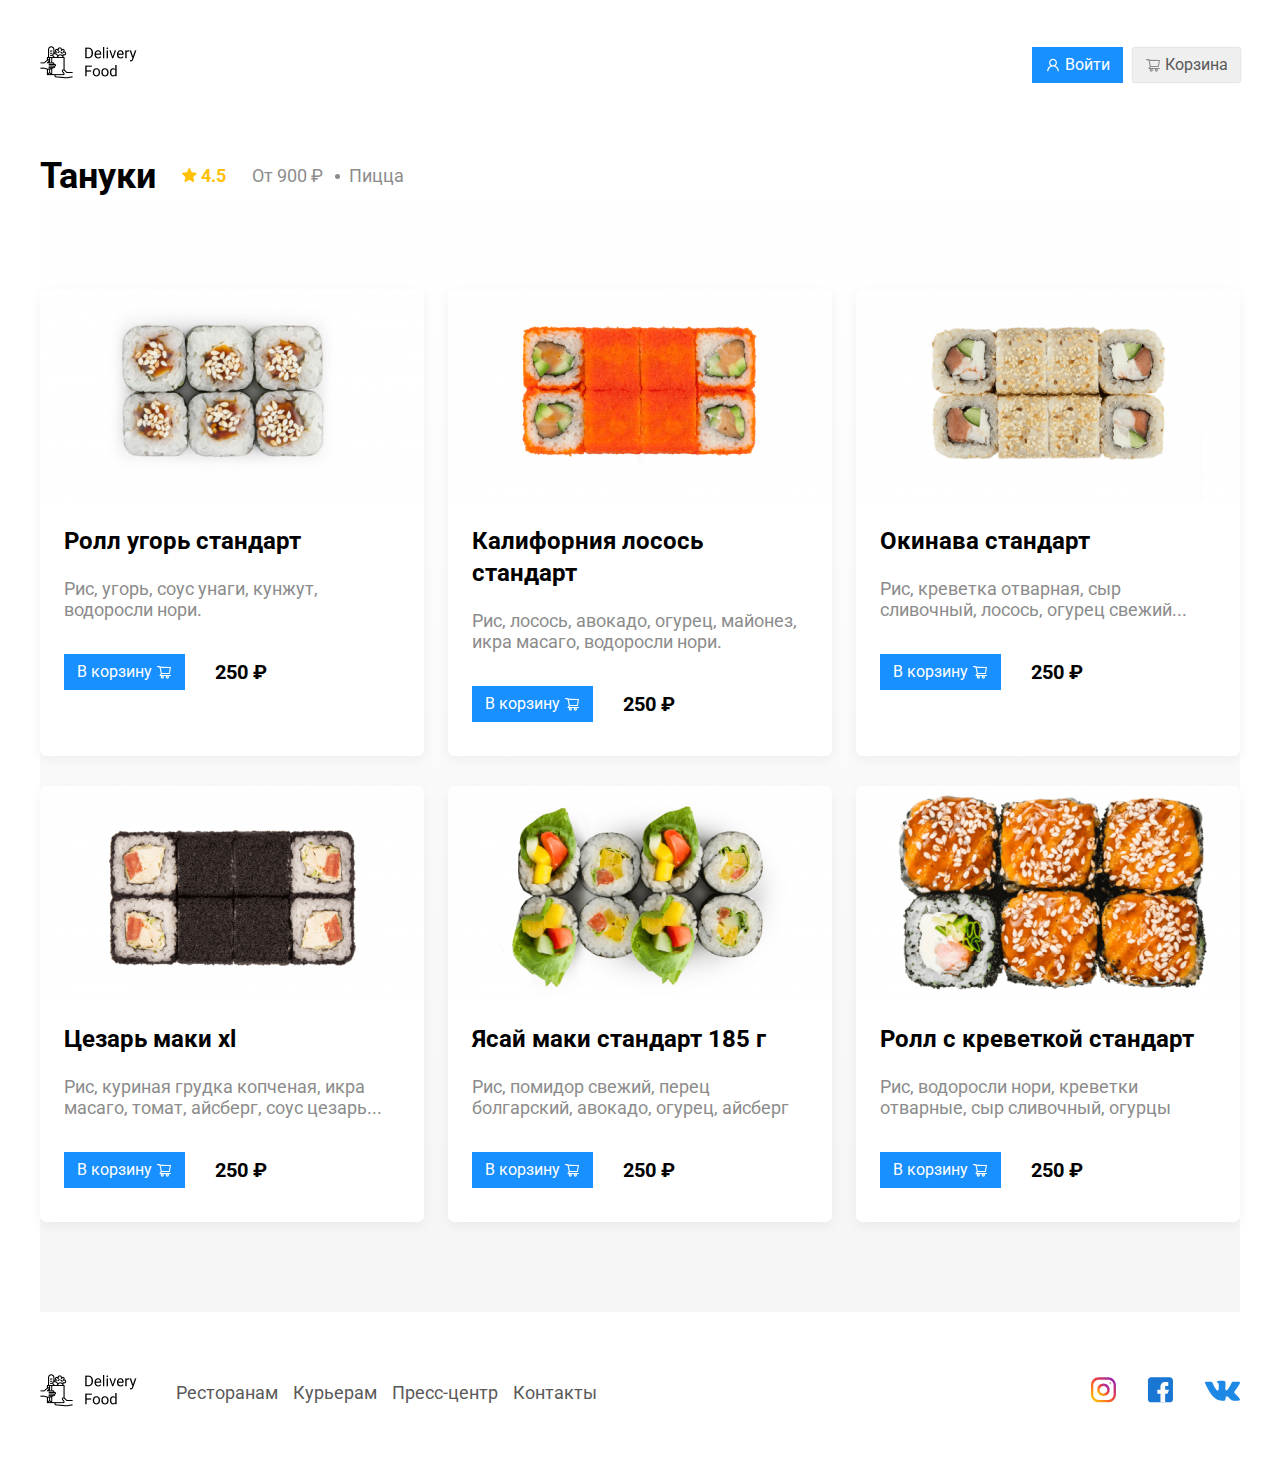
==== goods.html @ 519b0795 "thirs day" ====
<!DOCTYPE html>
<html lang="en">
<head>
  <meta charset="UTF-8">
  <meta name="viewport" content="width=device-width, initial-scale=1.0">
  <link rel="icon" href="./favicon.ico" type="image/x-icon" />
  <link href="https://fonts.googleapis.com/css?family=Roboto:400,700&display=swap&subset=cyrillic" rel="stylesheet"/>
  <script src="/js/main.js" defer></script>
  <link rel="stylesheet" href="css/style.css">
  <title>Delivery-foods</title>
</head>
<body>
<div class="container">
<!-- #region header-->
<header class="header">
  <div class="header-box">
    <a href="./index.html"><img src="img/logo.png" alt="Logotype" class="logo"></a>
    <div class="button-group">
      <button class="button button-main">
        <img src="img/icon-signin.svg" alt="Human icon">
        <span class="button-text">Войти</span>
      </button>
      <button class="button button-basket">
        <img src="img/icon-basket.svg" alt="Busket icon">
        <span class="button-text">Корзина</span>
      </button>
    </div>
  </div>
</header>
<!-- #endregion -->
<!-- #region main -->
<main class="main">
  <section class="products">
    <div class="products-card__description-row--head">
      <h4 class="products-card__description--title goods-title">Тануки</h4>
      <div class="products-card__description-info--raiting">
        <img src="img/star.svg" alt="star">
        4.5
      </div>
      <div class="products-card__description-info--price">
        От 900 ₽
      </div>
      <div class="products-card__description-info--group">
        Пицца 
      </div>
    </div>
    <div class="products-card__description-row">
      
    <div class="products-wrapper">
      <div class="products-card">
        <div class="products-card__image">
          <img src="/img/goods/food1.jpg" alt="food1">
        </div>
        <div class="products-card__description">
          <div class="products-card__description-row">
            <h5 class="products-card__description--name">Ролл угорь стандарт</h5>
          </div>
          <div class="products-card__description-row">
            <p class="products-card__description--text">
              Рис, угорь, соус унаги, кунжут, водоросли нори.
            </p>
          </div>
          <div class="products-card__description-row">
            <div class="products-card__description-controls">
              <button class="button button-main">
                <span class="button-text">В корзину</span>
                <svg width="16" height="24" viewBox="0 0 16 24" fill="none" xmlns="http://www.w3.org/2000/svg">
                  <path d="M14.4202 14.9672H5.11549L5.58268 14.0156L13.3452 14.0016C13.6077 14.0016 13.8327 13.8141 13.8796 13.5547L14.9546 7.5375C14.9827 7.37969 14.9405 7.21719 14.8374 7.09375C14.7864 7.033 14.7228 6.98407 14.6511 6.95034C14.5793 6.91661 14.501 6.8989 14.4217 6.89844L4.54674 6.86562L4.46237 6.46875C4.40924 6.21562 4.18112 6.03125 3.92174 6.03125H1.50768C1.36139 6.03125 1.2211 6.08936 1.11766 6.1928C1.01423 6.29624 0.956116 6.43653 0.956116 6.58281C0.956116 6.7291 1.01423 6.86939 1.11766 6.97283C1.2211 7.07626 1.36139 7.13438 1.50768 7.13438H3.47487L3.84362 8.8875L4.75143 13.2828L3.58268 15.1906C3.52198 15.2725 3.48543 15.3698 3.47714 15.4714C3.46886 15.573 3.48918 15.675 3.5358 15.7656C3.62955 15.9516 3.81862 16.0688 4.02799 16.0688H5.00924C4.80005 16.3466 4.68706 16.685 4.68737 17.0328C4.68737 17.9172 5.40612 18.6359 6.29049 18.6359C7.17487 18.6359 7.89362 17.9172 7.89362 17.0328C7.89362 16.6844 7.77799 16.3453 7.57174 16.0688H10.0889C9.87974 16.3466 9.76675 16.685 9.76705 17.0328C9.76705 17.9172 10.4858 18.6359 11.3702 18.6359C12.2546 18.6359 12.9733 17.9172 12.9733 17.0328C12.9733 16.6844 12.8577 16.3453 12.6514 16.0688H14.4217C14.7249 16.0688 14.9733 15.8219 14.9733 15.5172C14.9724 15.3711 14.9137 15.2312 14.8101 15.1282C14.7065 15.0251 14.5663 14.9673 14.4202 14.9672V14.9672ZM4.77643 7.95312L13.7733 7.98281L12.8921 12.9172L5.82487 12.9297L4.77643 7.95312ZM6.29049 17.5266C6.01862 17.5266 5.79674 17.3047 5.79674 17.0328C5.79674 16.7609 6.01862 16.5391 6.29049 16.5391C6.56237 16.5391 6.78424 16.7609 6.78424 17.0328C6.78424 17.1638 6.73222 17.2894 6.63962 17.3819C6.54703 17.4745 6.42144 17.5266 6.29049 17.5266V17.5266ZM11.3702 17.5266C11.0983 17.5266 10.8764 17.3047 10.8764 17.0328C10.8764 16.7609 11.0983 16.5391 11.3702 16.5391C11.6421 16.5391 11.8639 16.7609 11.8639 17.0328C11.8639 17.1638 11.8119 17.2894 11.7193 17.3819C11.6267 17.4745 11.5011 17.5266 11.3702 17.5266V17.5266Z" fill="#fff"/>
                </svg>                 
              </button>
              <span class="products-card__description-controls--price">250 ₽</span>
            </div>
          </div>
        </div>
      </div>
      <div class="products-card">
        <div class="products-card__image">
          <img src="/img/goods/food2.jpg" alt="food2">
        </div>
        <div class="products-card__description">
          <div class="products-card__description-row">
            <h5 class="products-card__description--name">Калифорния лосось стандарт</h5>
          </div>
          <div class="products-card__description-row">
            <p class="products-card__description--text">
              Рис, лосось, авокадо, огурец, майонез, икра масаго, водоросли нори.
            </p>
          </div>
          <div class="products-card__description-row">
            <div class="products-card__description-controls">
              <button class="button button-main">
                <span class="button-text">В корзину</span>
                <svg width="16" height="24" viewBox="0 0 16 24" fill="none" xmlns="http://www.w3.org/2000/svg">
                  <path d="M14.4202 14.9672H5.11549L5.58268 14.0156L13.3452 14.0016C13.6077 14.0016 13.8327 13.8141 13.8796 13.5547L14.9546 7.5375C14.9827 7.37969 14.9405 7.21719 14.8374 7.09375C14.7864 7.033 14.7228 6.98407 14.6511 6.95034C14.5793 6.91661 14.501 6.8989 14.4217 6.89844L4.54674 6.86562L4.46237 6.46875C4.40924 6.21562 4.18112 6.03125 3.92174 6.03125H1.50768C1.36139 6.03125 1.2211 6.08936 1.11766 6.1928C1.01423 6.29624 0.956116 6.43653 0.956116 6.58281C0.956116 6.7291 1.01423 6.86939 1.11766 6.97283C1.2211 7.07626 1.36139 7.13438 1.50768 7.13438H3.47487L3.84362 8.8875L4.75143 13.2828L3.58268 15.1906C3.52198 15.2725 3.48543 15.3698 3.47714 15.4714C3.46886 15.573 3.48918 15.675 3.5358 15.7656C3.62955 15.9516 3.81862 16.0688 4.02799 16.0688H5.00924C4.80005 16.3466 4.68706 16.685 4.68737 17.0328C4.68737 17.9172 5.40612 18.6359 6.29049 18.6359C7.17487 18.6359 7.89362 17.9172 7.89362 17.0328C7.89362 16.6844 7.77799 16.3453 7.57174 16.0688H10.0889C9.87974 16.3466 9.76675 16.685 9.76705 17.0328C9.76705 17.9172 10.4858 18.6359 11.3702 18.6359C12.2546 18.6359 12.9733 17.9172 12.9733 17.0328C12.9733 16.6844 12.8577 16.3453 12.6514 16.0688H14.4217C14.7249 16.0688 14.9733 15.8219 14.9733 15.5172C14.9724 15.3711 14.9137 15.2312 14.8101 15.1282C14.7065 15.0251 14.5663 14.9673 14.4202 14.9672V14.9672ZM4.77643 7.95312L13.7733 7.98281L12.8921 12.9172L5.82487 12.9297L4.77643 7.95312ZM6.29049 17.5266C6.01862 17.5266 5.79674 17.3047 5.79674 17.0328C5.79674 16.7609 6.01862 16.5391 6.29049 16.5391C6.56237 16.5391 6.78424 16.7609 6.78424 17.0328C6.78424 17.1638 6.73222 17.2894 6.63962 17.3819C6.54703 17.4745 6.42144 17.5266 6.29049 17.5266V17.5266ZM11.3702 17.5266C11.0983 17.5266 10.8764 17.3047 10.8764 17.0328C10.8764 16.7609 11.0983 16.5391 11.3702 16.5391C11.6421 16.5391 11.8639 16.7609 11.8639 17.0328C11.8639 17.1638 11.8119 17.2894 11.7193 17.3819C11.6267 17.4745 11.5011 17.5266 11.3702 17.5266V17.5266Z" fill="#fff"/>
                </svg>                 
              </button>
              <span class="products-card__description-controls--price">250 ₽</span>
            </div>
          </div>
        </div>
      </div>
      <div class="products-card">
        <div class="products-card__image">
          <img src="/img/goods/food3.jpg" alt="food3">
        </div>
        <div class="products-card__description">
          <div class="products-card__description-row">
            <h5 class="products-card__description--name">Окинава стандарт</h5>
          </div>
          <div class="products-card__description-row">
            <p class="products-card__description--text">
              Рис, креветка отварная, сыр сливочный, лосось, огурец свежий...
            </p>
          </div>
          <div class="products-card__description-row">
            <div class="products-card__description-controls">
              <button class="button button-main">
                <span class="button-text">В корзину</span>
                <svg width="16" height="24" viewBox="0 0 16 24" fill="none" xmlns="http://www.w3.org/2000/svg">
                  <path d="M14.4202 14.9672H5.11549L5.58268 14.0156L13.3452 14.0016C13.6077 14.0016 13.8327 13.8141 13.8796 13.5547L14.9546 7.5375C14.9827 7.37969 14.9405 7.21719 14.8374 7.09375C14.7864 7.033 14.7228 6.98407 14.6511 6.95034C14.5793 6.91661 14.501 6.8989 14.4217 6.89844L4.54674 6.86562L4.46237 6.46875C4.40924 6.21562 4.18112 6.03125 3.92174 6.03125H1.50768C1.36139 6.03125 1.2211 6.08936 1.11766 6.1928C1.01423 6.29624 0.956116 6.43653 0.956116 6.58281C0.956116 6.7291 1.01423 6.86939 1.11766 6.97283C1.2211 7.07626 1.36139 7.13438 1.50768 7.13438H3.47487L3.84362 8.8875L4.75143 13.2828L3.58268 15.1906C3.52198 15.2725 3.48543 15.3698 3.47714 15.4714C3.46886 15.573 3.48918 15.675 3.5358 15.7656C3.62955 15.9516 3.81862 16.0688 4.02799 16.0688H5.00924C4.80005 16.3466 4.68706 16.685 4.68737 17.0328C4.68737 17.9172 5.40612 18.6359 6.29049 18.6359C7.17487 18.6359 7.89362 17.9172 7.89362 17.0328C7.89362 16.6844 7.77799 16.3453 7.57174 16.0688H10.0889C9.87974 16.3466 9.76675 16.685 9.76705 17.0328C9.76705 17.9172 10.4858 18.6359 11.3702 18.6359C12.2546 18.6359 12.9733 17.9172 12.9733 17.0328C12.9733 16.6844 12.8577 16.3453 12.6514 16.0688H14.4217C14.7249 16.0688 14.9733 15.8219 14.9733 15.5172C14.9724 15.3711 14.9137 15.2312 14.8101 15.1282C14.7065 15.0251 14.5663 14.9673 14.4202 14.9672V14.9672ZM4.77643 7.95312L13.7733 7.98281L12.8921 12.9172L5.82487 12.9297L4.77643 7.95312ZM6.29049 17.5266C6.01862 17.5266 5.79674 17.3047 5.79674 17.0328C5.79674 16.7609 6.01862 16.5391 6.29049 16.5391C6.56237 16.5391 6.78424 16.7609 6.78424 17.0328C6.78424 17.1638 6.73222 17.2894 6.63962 17.3819C6.54703 17.4745 6.42144 17.5266 6.29049 17.5266V17.5266ZM11.3702 17.5266C11.0983 17.5266 10.8764 17.3047 10.8764 17.0328C10.8764 16.7609 11.0983 16.5391 11.3702 16.5391C11.6421 16.5391 11.8639 16.7609 11.8639 17.0328C11.8639 17.1638 11.8119 17.2894 11.7193 17.3819C11.6267 17.4745 11.5011 17.5266 11.3702 17.5266V17.5266Z" fill="#fff"/>
                </svg>                 
              </button>
              <span class="products-card__description-controls--price">250 ₽</span>
            </div>
          </div>
        </div>
      </div>
      <div class="products-card">
        <div class="products-card__image">
          <img src="/img/goods/food4.jpg" alt="food4">
        </div>
        <div class="products-card__description">
          <div class="products-card__description-row">
            <h5 class="products-card__description--name">Цезарь маки хl</h5>
          </div>
          <div class="products-card__description-row">
            <p class="products-card__description--text">
              Рис, куриная грудка копченая, икра масаго, томат, айсберг, соус цезарь...
            </p>
          </div>
          <div class="products-card__description-row">
            <div class="products-card__description-controls">
              <button class="button button-main">
                <span class="button-text">В корзину</span>
                <svg width="16" height="24" viewBox="0 0 16 24" fill="none" xmlns="http://www.w3.org/2000/svg">
                  <path d="M14.4202 14.9672H5.11549L5.58268 14.0156L13.3452 14.0016C13.6077 14.0016 13.8327 13.8141 13.8796 13.5547L14.9546 7.5375C14.9827 7.37969 14.9405 7.21719 14.8374 7.09375C14.7864 7.033 14.7228 6.98407 14.6511 6.95034C14.5793 6.91661 14.501 6.8989 14.4217 6.89844L4.54674 6.86562L4.46237 6.46875C4.40924 6.21562 4.18112 6.03125 3.92174 6.03125H1.50768C1.36139 6.03125 1.2211 6.08936 1.11766 6.1928C1.01423 6.29624 0.956116 6.43653 0.956116 6.58281C0.956116 6.7291 1.01423 6.86939 1.11766 6.97283C1.2211 7.07626 1.36139 7.13438 1.50768 7.13438H3.47487L3.84362 8.8875L4.75143 13.2828L3.58268 15.1906C3.52198 15.2725 3.48543 15.3698 3.47714 15.4714C3.46886 15.573 3.48918 15.675 3.5358 15.7656C3.62955 15.9516 3.81862 16.0688 4.02799 16.0688H5.00924C4.80005 16.3466 4.68706 16.685 4.68737 17.0328C4.68737 17.9172 5.40612 18.6359 6.29049 18.6359C7.17487 18.6359 7.89362 17.9172 7.89362 17.0328C7.89362 16.6844 7.77799 16.3453 7.57174 16.0688H10.0889C9.87974 16.3466 9.76675 16.685 9.76705 17.0328C9.76705 17.9172 10.4858 18.6359 11.3702 18.6359C12.2546 18.6359 12.9733 17.9172 12.9733 17.0328C12.9733 16.6844 12.8577 16.3453 12.6514 16.0688H14.4217C14.7249 16.0688 14.9733 15.8219 14.9733 15.5172C14.9724 15.3711 14.9137 15.2312 14.8101 15.1282C14.7065 15.0251 14.5663 14.9673 14.4202 14.9672V14.9672ZM4.77643 7.95312L13.7733 7.98281L12.8921 12.9172L5.82487 12.9297L4.77643 7.95312ZM6.29049 17.5266C6.01862 17.5266 5.79674 17.3047 5.79674 17.0328C5.79674 16.7609 6.01862 16.5391 6.29049 16.5391C6.56237 16.5391 6.78424 16.7609 6.78424 17.0328C6.78424 17.1638 6.73222 17.2894 6.63962 17.3819C6.54703 17.4745 6.42144 17.5266 6.29049 17.5266V17.5266ZM11.3702 17.5266C11.0983 17.5266 10.8764 17.3047 10.8764 17.0328C10.8764 16.7609 11.0983 16.5391 11.3702 16.5391C11.6421 16.5391 11.8639 16.7609 11.8639 17.0328C11.8639 17.1638 11.8119 17.2894 11.7193 17.3819C11.6267 17.4745 11.5011 17.5266 11.3702 17.5266V17.5266Z" fill="#fff"/>
                </svg>                 
              </button>
              <span class="products-card__description-controls--price">250 ₽</span>
            </div>
          </div>
        </div>
      </div>
      <div class="products-card">
        <div class="products-card__image">
          <img src="/img/goods/food5.jpg" alt="food5">
        </div>
        <div class="products-card__description">
          <div class="products-card__description-row">
            <h5 class="products-card__description--name">Ясай маки стандарт 185 г</h5>
          </div>
          <div class="products-card__description-row">
            <p class="products-card__description--text">
              Рис, помидор свежий, перец болгарский, авокадо, огурец, айсберг
            </p>
          </div>
          <div class="products-card__description-row">
            <div class="products-card__description-controls">
              <button class="button button-main">
                <span class="button-text">В корзину</span>
                <svg width="16" height="24" viewBox="0 0 16 24" fill="none" xmlns="http://www.w3.org/2000/svg">
                  <path d="M14.4202 14.9672H5.11549L5.58268 14.0156L13.3452 14.0016C13.6077 14.0016 13.8327 13.8141 13.8796 13.5547L14.9546 7.5375C14.9827 7.37969 14.9405 7.21719 14.8374 7.09375C14.7864 7.033 14.7228 6.98407 14.6511 6.95034C14.5793 6.91661 14.501 6.8989 14.4217 6.89844L4.54674 6.86562L4.46237 6.46875C4.40924 6.21562 4.18112 6.03125 3.92174 6.03125H1.50768C1.36139 6.03125 1.2211 6.08936 1.11766 6.1928C1.01423 6.29624 0.956116 6.43653 0.956116 6.58281C0.956116 6.7291 1.01423 6.86939 1.11766 6.97283C1.2211 7.07626 1.36139 7.13438 1.50768 7.13438H3.47487L3.84362 8.8875L4.75143 13.2828L3.58268 15.1906C3.52198 15.2725 3.48543 15.3698 3.47714 15.4714C3.46886 15.573 3.48918 15.675 3.5358 15.7656C3.62955 15.9516 3.81862 16.0688 4.02799 16.0688H5.00924C4.80005 16.3466 4.68706 16.685 4.68737 17.0328C4.68737 17.9172 5.40612 18.6359 6.29049 18.6359C7.17487 18.6359 7.89362 17.9172 7.89362 17.0328C7.89362 16.6844 7.77799 16.3453 7.57174 16.0688H10.0889C9.87974 16.3466 9.76675 16.685 9.76705 17.0328C9.76705 17.9172 10.4858 18.6359 11.3702 18.6359C12.2546 18.6359 12.9733 17.9172 12.9733 17.0328C12.9733 16.6844 12.8577 16.3453 12.6514 16.0688H14.4217C14.7249 16.0688 14.9733 15.8219 14.9733 15.5172C14.9724 15.3711 14.9137 15.2312 14.8101 15.1282C14.7065 15.0251 14.5663 14.9673 14.4202 14.9672V14.9672ZM4.77643 7.95312L13.7733 7.98281L12.8921 12.9172L5.82487 12.9297L4.77643 7.95312ZM6.29049 17.5266C6.01862 17.5266 5.79674 17.3047 5.79674 17.0328C5.79674 16.7609 6.01862 16.5391 6.29049 16.5391C6.56237 16.5391 6.78424 16.7609 6.78424 17.0328C6.78424 17.1638 6.73222 17.2894 6.63962 17.3819C6.54703 17.4745 6.42144 17.5266 6.29049 17.5266V17.5266ZM11.3702 17.5266C11.0983 17.5266 10.8764 17.3047 10.8764 17.0328C10.8764 16.7609 11.0983 16.5391 11.3702 16.5391C11.6421 16.5391 11.8639 16.7609 11.8639 17.0328C11.8639 17.1638 11.8119 17.2894 11.7193 17.3819C11.6267 17.4745 11.5011 17.5266 11.3702 17.5266V17.5266Z" fill="#fff"/>
                </svg>                 
              </button>
              <span class="products-card__description-controls--price">250 ₽</span>
            </div>
          </div>
        </div>
      </div>
      <div class="products-card">
        <div class="products-card__image">
          <img src="/img/goods/food6.jpg" alt="food6">
        </div>
        <div class="products-card__description">
          <div class="products-card__description-row">
            <h5 class="products-card__description--name">Ролл с креветкой стандарт</h5>
          </div>
          <div class="products-card__description-row">
            <p class="products-card__description--text">
              Рис, водоросли нори, креветки отварные, сыр сливочный, огурцы
            </p>
          </div>
          <div class="products-card__description-row">
            <div class="products-card__description-controls">
              <button class="button button-main">
                <span class="button-text">В корзину</span>
                <svg width="16" height="24" viewBox="0 0 16 24" fill="none" xmlns="http://www.w3.org/2000/svg">
                  <path d="M14.4202 14.9672H5.11549L5.58268 14.0156L13.3452 14.0016C13.6077 14.0016 13.8327 13.8141 13.8796 13.5547L14.9546 7.5375C14.9827 7.37969 14.9405 7.21719 14.8374 7.09375C14.7864 7.033 14.7228 6.98407 14.6511 6.95034C14.5793 6.91661 14.501 6.8989 14.4217 6.89844L4.54674 6.86562L4.46237 6.46875C4.40924 6.21562 4.18112 6.03125 3.92174 6.03125H1.50768C1.36139 6.03125 1.2211 6.08936 1.11766 6.1928C1.01423 6.29624 0.956116 6.43653 0.956116 6.58281C0.956116 6.7291 1.01423 6.86939 1.11766 6.97283C1.2211 7.07626 1.36139 7.13438 1.50768 7.13438H3.47487L3.84362 8.8875L4.75143 13.2828L3.58268 15.1906C3.52198 15.2725 3.48543 15.3698 3.47714 15.4714C3.46886 15.573 3.48918 15.675 3.5358 15.7656C3.62955 15.9516 3.81862 16.0688 4.02799 16.0688H5.00924C4.80005 16.3466 4.68706 16.685 4.68737 17.0328C4.68737 17.9172 5.40612 18.6359 6.29049 18.6359C7.17487 18.6359 7.89362 17.9172 7.89362 17.0328C7.89362 16.6844 7.77799 16.3453 7.57174 16.0688H10.0889C9.87974 16.3466 9.76675 16.685 9.76705 17.0328C9.76705 17.9172 10.4858 18.6359 11.3702 18.6359C12.2546 18.6359 12.9733 17.9172 12.9733 17.0328C12.9733 16.6844 12.8577 16.3453 12.6514 16.0688H14.4217C14.7249 16.0688 14.9733 15.8219 14.9733 15.5172C14.9724 15.3711 14.9137 15.2312 14.8101 15.1282C14.7065 15.0251 14.5663 14.9673 14.4202 14.9672V14.9672ZM4.77643 7.95312L13.7733 7.98281L12.8921 12.9172L5.82487 12.9297L4.77643 7.95312ZM6.29049 17.5266C6.01862 17.5266 5.79674 17.3047 5.79674 17.0328C5.79674 16.7609 6.01862 16.5391 6.29049 16.5391C6.56237 16.5391 6.78424 16.7609 6.78424 17.0328C6.78424 17.1638 6.73222 17.2894 6.63962 17.3819C6.54703 17.4745 6.42144 17.5266 6.29049 17.5266V17.5266ZM11.3702 17.5266C11.0983 17.5266 10.8764 17.3047 10.8764 17.0328C10.8764 16.7609 11.0983 16.5391 11.3702 16.5391C11.6421 16.5391 11.8639 16.7609 11.8639 17.0328C11.8639 17.1638 11.8119 17.2894 11.7193 17.3819C11.6267 17.4745 11.5011 17.5266 11.3702 17.5266V17.5266Z" fill="#fff"/>
                </svg>                 
              </button>
              <span class="products-card__description-controls--price">250 ₽</span>
            </div>
          </div>
        </div>
      </div>
    </div>
    </section>
</main>
<!-- #endregion -->
<!-- #region modal-->
<div class="cart-modal__overlay">
  <div class="cart-modal">
    <div class="cart-modal__header">
      <h2 class="cart-modal__header--title">Корзина</h2>
      <span class="cart-modal__header--close"><img src="img/close.svg" alt="Icon close"></span>
    </div>
    <div class="cart-modal__body">
      <div class="cart-item">
        <p class="cart-item__title">
          Ролл угорь стандарт
        </p>
        <div class="cart-item__controls">
          <p class="cart-item__controls--price">250 ₽</p>
          <button class="button button-basket modal-btn">-</button>
          <span class="cart-item__controls--count">1</span>
          <button class="button button-basket modal-btn">+</button>
        </div>
      </div>
      <div class="cart-item">
        <p class="cart-item__title">
          Ролл угорь стандарт
        </p>
        <div class="cart-item__controls">
          <p class="cart-item__controls--price">250 ₽</p>
          <button class="button button-basket modal-btn">-</button>
          <span class="cart-item__controls--count">1</span>
          <button class="button button-basket modal-btn">+</button>
        </div>
      </div>
      <div class="cart-item">
        <p class="cart-item__title">
          Ролл угорь стандарт
        </p>
        <div class="cart-item__controls">
          <p class="cart-item__controls--price">250 ₽</p>
          <button class="button button-basket modal-btn">-</button>
          <span class="cart-item__controls--count">1</span>
          <button class="button button-basket modal-btn">+</button>
        </div>
      </div>
      <div class="cart-item">
        <p class="cart-item__title">
          Ролл угорь стандарт
        </p>
        <div class="cart-item__controls">
          <p class="cart-item__controls--price">250 ₽</p>
          <button class="button button-basket modal-btn">-</button>
          <span class="cart-item__controls--count">1</span>
          <button class="button button-basket modal-btn">+</button>
        </div>
      </div>
    </div>
    <div class="cart-modal__footer">
      <div class="cart-modal__footer--price">
        1250 ₽
      </div>
      <div class="cart-modal__footer--controls">
        <button class="button button-main">
          <span class="button-text">Оформить заказ</span>
        </button>
        <button class="button button-basket">
          <span class="button-text">Отмена</span>
        </button>
      </div>
    </div>
  </div>
</div>
<!-- endregion-->
<!-- #region footer-->
  <footer class="footer">
    <div class="header-box">
      <a href="./index.html"><img src="img/logo.png"class="footer-logo" alt="Logotype" class="logo"></a>
      <nav class="nav">
        <ul class="nav-list">
          <li class="nav-items">
            <a href="/goods.html">Ресторанам </a>
          </li>
          <li class="nav-items">
            <a href="/goods.html">Курьерам</a>
          </li>
          <li class="nav-items">
            <a href="/goods.html">Пресс-центр</a>
          </li>
          <li class="nav-items">
            <a href="/goods.html">Контакты</a>
          </li>  
        </ul>
      </nav>
      <div class="button-group">
        <a href="#" class="social">
          <img src="img/instagram.svg" alt="Instagram icon">
        </a>
        <a href="#" class="social">
          <img src="img/facebook.svg" alt="Facebook icon">
        </a>
        <a href="#" class="social">
          <img src="img/vk.svg" alt="VK icon">
        </a>
      </div>
    </div>
  </footer>
<!-- #endregion-->
</div>

</body>
</html>
---- css/style.css ----
* {
  box-sizing: border-box;
  margin: 0;
  padding: 0;
  font-family: roboto, sans-serif;
}

main {
  flex-grow: 1;
  background: linear-gradient(180deg, rgba(245, 245, 245, 0) 1.04%, #f5f5f5 100%);
  padding-bottom: 90px;
}

.container {
  max-width: 1200px;
  margin: 0 auto;
  min-height: 100vh;
}

.header {
  padding-top: 44px;
  padding-bottom: 22px;
}
.header-box {
  display: flex;
  align-items: center;
  justify-content: space-between;
  flex-wrap: wrap;
}

.button {
  font-size: 16px;
  line-height: 150%;
  padding: 5px 12px;
  cursor: pointer;
  border: none;
  outline: none;
  gap: 4px;
}
.button-group {
  display: flex;
  align-items: center;
  justify-content: space-between;
  gap: 10px;
}
.button-main {
  display: flex;
  color: #fff;
  background: #1890ff;
  border: 1px solid #1890ff;
}
.button-basket {
  display: flex;
  color: #595959;
  box-shadow: 0px 0px 2px 0px rgba(0, 0, 0, 0.3);
}

.banner {
  margin-bottom: 56px;
}
.banner-item {
  background-image: url("../img/banners/banner.png");
  background-repeat: no-repeat;
  background-size: contain;
  background-position: center right;
  padding: 68px 70px;
  border-radius: 10px;
  background-color: #fff1b8;
}
.banner-item_title {
  color: #302c34;
  font-size: 39px;
  font-weight: 700;
  max-width: 50%;
  margin-bottom: 15px;
}
.banner-item_subtitle {
  color: #302c34;
  font-size: 24px;
  max-width: 50%;
}

.footer {
  padding: 60px 0;
}
.footer-logo {
  margin-right: 35px;
}

.social:not(:last-child) {
  margin-right: 21px;
}

.nav {
  margin-right: auto;
}
.nav-list {
  list-style: none;
  display: flex;
  align-items: center;
  justify-content: space-between;
  flex-wrap: wrap;
}
.nav-list a {
  text-decoration: none;
  font-size: 18px;
  color: #595959;
}
.nav-items:not(:last-child) {
  margin-right: 15px;
}

.products-header {
  display: flex;
  align-items: center;
  justify-content: space-between;
  flex-wrap: wrap;
  gap: 24px;
}
.products-header__search {
  background-image: url(../img/find.svg);
  background-repeat: no-repeat;
  background-position: 10px center;
  min-width: 306px;
  height: 34px;
  border-radius: 2px;
  border: 1px solid #D9D9D9;
  padding: 5px 30px;
}
.products-header__search:focus {
  outline: none;
  border: 1px solid #D9D9D9;
}
.products-header__search:placeholder {
  font-size: 16px;
  line-height: 150%;
  color: #bfbfbf;
}
.products-header__title {
  font-weight: 700;
  font-size: 36px;
  color: #000;
}
.products-wrapper {
  margin-top: 44px;
  display: flex;
  flex-wrap: wrap;
  row-gap: 30px;
  -moz-column-gap: 24px;
       column-gap: 24px;
}
.products-card {
  width: calc((100% - 48px) / 3);
  box-shadow: 0 4px 12px 0 rgba(0, 0, 0, 0.05);
  background: #fff;
  border-radius: 7px;
  overflow: hidden;
  text-decoration: none;
}
.products-card__image {
  width: 100%;
}
.products-card__image img {
  width: 100%;
}
.products-card__description {
  padding: 20px 24px 34px 24px;
}
.products-card__description--name {
  font-size: 24px;
  line-height: 133%;
  color: #000;
  margin-bottom: 10px;
}
.products-card__description--text {
  font-size: 18px;
  color: #8c8c8c;
  margin-bottom: 24px;
}
.products-card__description-controls {
  display: flex;
  align-items: center;
  justify-content: flex-start;
  flex-wrap: wrap;
  row-gap: 10px;
  -moz-column-gap: 30px;
       column-gap: 30px;
}
.products-card__description-controls--price {
  font-size: 20px;
  font-weight: 700;
  line-height: 160%;
  color: #000;
}
.products-card__description-row {
  display: flex;
  align-items: center;
  justify-content: space-between;
}
.products-card__description-row--head {
  display: flex;
  align-items: center;
  justify-content: flex-start;
  flex-wrap: wrap;
  gap: 26px;
  margin: 48px 0;
}
.products-card__description-row:not(:last-child) {
  margin-bottom: 10px;
}
.products-card__description--title {
  font-size: 24px;
  font-weight: 700;
  line-height: 133%;
  color: #000;
}
.products-card__description--badge {
  font-size: 12px;
  line-height: 167%;
  color: #fff;
  background: #262626;
  padding: 1px 8px;
  border-radius: 2px;
}
.products-card__description-info {
  display: flex;
  align-items: center;
  justify-content: flex-start;
  flex-wrap: wrap;
  gap: 25px;
}
.products-card__description-info--raiting {
  font-size: 18px;
  font-weight: 700;
  line-height: 178%;
  color: #ffc107;
}
.products-card__description-info--price, .products-card__description-info--group {
  font-size: 18px;
  line-height: 178%;
  color: #8c8c8c;
}
.products-card__description-info--group {
  position: relative;
}
.products-card__description-info--group::before {
  content: "";
  display: block;
  width: 5px;
  height: 5px;
  border-radius: 50%;
  background: #8c8c8c;
  position: absolute;
  left: -14px;
  top: 14px;
}

.goods-title {
  font-size: 36px;
  line-height: normal;
}

.cart-modal {
  max-width: 780px;
  width: 100%;
  padding: 40px 45px;
  border-radius: 5px;
  background: #fff;
}
.cart-modal__overlay {
  position: fixed;
  top: 0;
  right: 0;
  left: 0;
  bottom: 0;
  background: rgba(0, 0, 0, 0.4);
  display: none;
  align-items: center;
  justify-content: center;
}
.cart-modal__overlay.open {
  display: flex;
}
.cart-modal__header {
  display: flex;
  align-items: center;
  justify-content: space-between;
  margin-bottom: 45px;
}
.cart-modal__header--title {
  font-size: 36px;
  font-weight: 700;
  color: #000;
}
.cart-modal__header--close {
  cursor: pointer;
}
.cart-modal__footer {
  display: flex;
  align-items: center;
  justify-content: space-between;
  flex-wrap: wrap;
  gap: 10px;
  margin-top: 50px;
}
.cart-modal__footer--price {
  border-radius: 5px;
  padding: 0px 20px;
  color: #fafafa;
  font-size: 20px;
  background: #262626;
}
.cart-modal__footer--controls {
  display: flex;
  align-items: center;
  flex-wrap: wrap;
  gap: 10px;
}
.cart-item {
  display: flex;
  align-items: center;
  justify-content: space-between;
  flex-wrap: wrap;
  gap: 10px;
  border-bottom: 1px solid #d9d9d9;
  padding-bottom: 10px;
}
.cart-item:not(:last-child) {
  margin-bottom: 15px;
}
.cart-item__title {
  font-size: 18px;
  line-height: 178%;
  color: #000;
}
.cart-item__controls {
  display: flex;
  align-items: center;
  justify-content: flex-end;
}
.cart-item__controls--price {
  font-size: 20px;
  font-weight: 700;
  line-height: 160%;
  color: #000;
  margin-right: 45px;
}
.cart-item__controls--count {
  margin: 0 15px;
  font-size: 16px;
  line-height: 150%;
  text-align: center;
  color: #000;
}

.modal-btn {
  border: 1px solid #40a9ff;
  border-radius: 2px;
  padding: 5px 16px;
  color: #40a9ff;
}

@media (max-width: 991px) {
  .banner-item {
    background-image: none;
  }
  .banner-item__title {
    max-width: 100%;
  }
  .banner-item__subtitle {
    max-width: 100%;
  }
  .products-card {
    width: calc((100% - 24px) / 2);
  }
}
@media (max-width: 768px) {
  .products-card {
    width: 100%;
  }
}/*# sourceMappingURL=style.css.map */
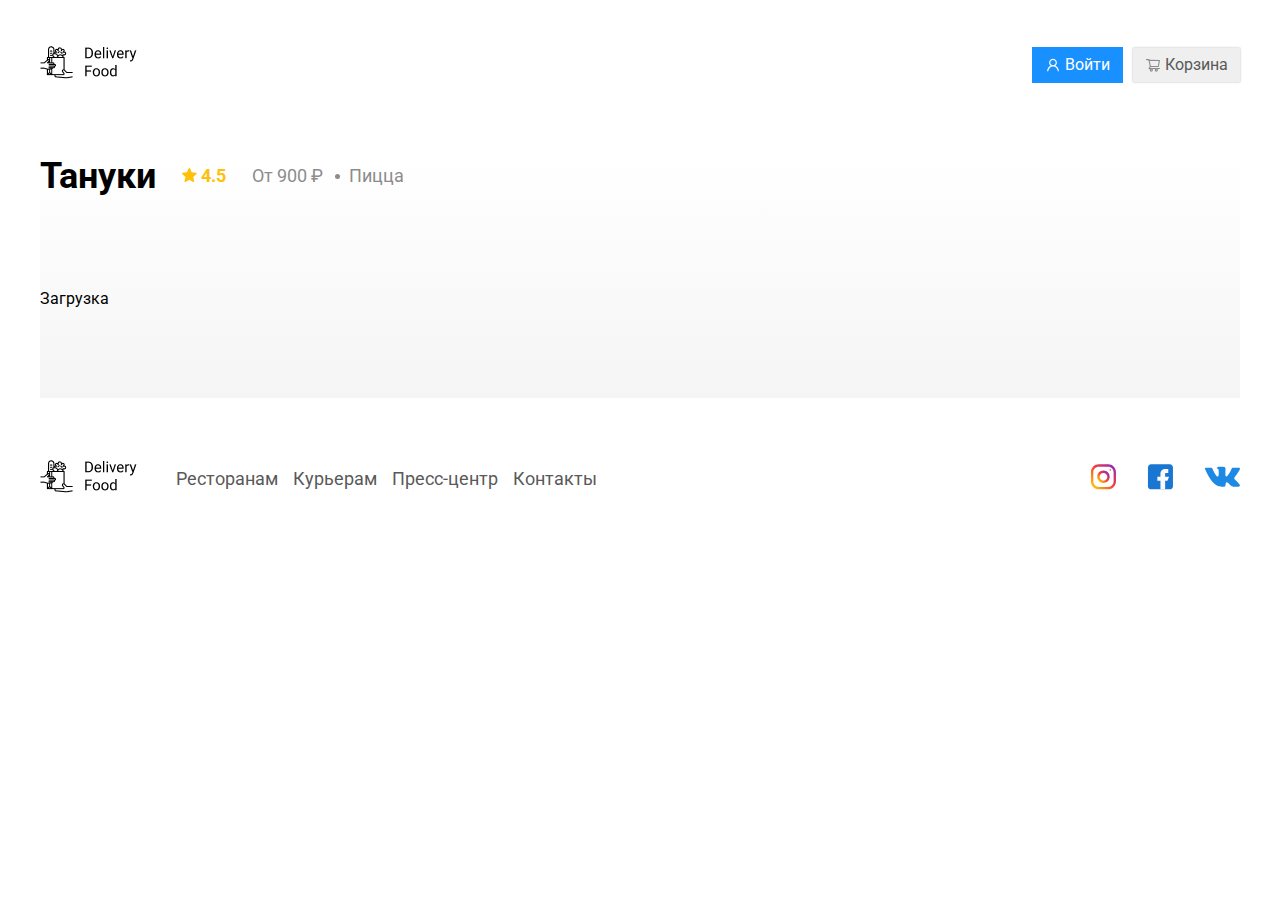
==== commit b999f4b5: "day 4" ====
--- a/goods.html
+++ b/goods.html
@@ -17,11 +17,11 @@
     <a href="./index.html"><img src="img/logo.png" alt="Logotype" class="logo"></a>
     <div class="button-group">
       <button class="button button-main">
-        <img src="img/icon-signin.svg" alt="Human icon">
+        <img src="./img/icon-signin.svg" alt="Human icon">
         <span class="button-text">Войти</span>
       </button>
-      <button class="button button-basket">
-        <img src="img/icon-basket.svg" alt="Busket icon">
+      <button class="button button-basket open-btn">
+        <img src="./img/icon-basket.svg" alt="Busket icon">
         <span class="button-text">Корзина</span>
       </button>
     </div>
@@ -34,7 +34,7 @@
     <div class="products-card__description-row--head">
       <h4 class="products-card__description--title goods-title">Тануки</h4>
       <div class="products-card__description-info--raiting">
-        <img src="img/star.svg" alt="star">
+        <img src="./img/star.svg" alt="star">
         4.5
       </div>
       <div class="products-card__description-info--price">
@@ -46,10 +46,10 @@
     </div>
     <div class="products-card__description-row">
       
-    <div class="products-wrapper">
-      <div class="products-card">
-        <div class="products-card__image">
-          <img src="/img/goods/food1.jpg" alt="food1">
+    <div class="products-wrapper" id="good-container">
+      <div class="products-card">
+        <div class="products-card__image">
+          <img src="./img/goods/food1.jpg" alt="food1">
         </div>
         <div class="products-card__description">
           <div class="products-card__description-row">
@@ -62,20 +62,20 @@
           </div>
           <div class="products-card__description-row">
             <div class="products-card__description-controls">
-              <button class="button button-main">
-                <span class="button-text">В корзину</span>
-                <svg width="16" height="24" viewBox="0 0 16 24" fill="none" xmlns="http://www.w3.org/2000/svg">
-                  <path d="M14.4202 14.9672H5.11549L5.58268 14.0156L13.3452 14.0016C13.6077 14.0016 13.8327 13.8141 13.8796 13.5547L14.9546 7.5375C14.9827 7.37969 14.9405 7.21719 14.8374 7.09375C14.7864 7.033 14.7228 6.98407 14.6511 6.95034C14.5793 6.91661 14.501 6.8989 14.4217 6.89844L4.54674 6.86562L4.46237 6.46875C4.40924 6.21562 4.18112 6.03125 3.92174 6.03125H1.50768C1.36139 6.03125 1.2211 6.08936 1.11766 6.1928C1.01423 6.29624 0.956116 6.43653 0.956116 6.58281C0.956116 6.7291 1.01423 6.86939 1.11766 6.97283C1.2211 7.07626 1.36139 7.13438 1.50768 7.13438H3.47487L3.84362 8.8875L4.75143 13.2828L3.58268 15.1906C3.52198 15.2725 3.48543 15.3698 3.47714 15.4714C3.46886 15.573 3.48918 15.675 3.5358 15.7656C3.62955 15.9516 3.81862 16.0688 4.02799 16.0688H5.00924C4.80005 16.3466 4.68706 16.685 4.68737 17.0328C4.68737 17.9172 5.40612 18.6359 6.29049 18.6359C7.17487 18.6359 7.89362 17.9172 7.89362 17.0328C7.89362 16.6844 7.77799 16.3453 7.57174 16.0688H10.0889C9.87974 16.3466 9.76675 16.685 9.76705 17.0328C9.76705 17.9172 10.4858 18.6359 11.3702 18.6359C12.2546 18.6359 12.9733 17.9172 12.9733 17.0328C12.9733 16.6844 12.8577 16.3453 12.6514 16.0688H14.4217C14.7249 16.0688 14.9733 15.8219 14.9733 15.5172C14.9724 15.3711 14.9137 15.2312 14.8101 15.1282C14.7065 15.0251 14.5663 14.9673 14.4202 14.9672V14.9672ZM4.77643 7.95312L13.7733 7.98281L12.8921 12.9172L5.82487 12.9297L4.77643 7.95312ZM6.29049 17.5266C6.01862 17.5266 5.79674 17.3047 5.79674 17.0328C5.79674 16.7609 6.01862 16.5391 6.29049 16.5391C6.56237 16.5391 6.78424 16.7609 6.78424 17.0328C6.78424 17.1638 6.73222 17.2894 6.63962 17.3819C6.54703 17.4745 6.42144 17.5266 6.29049 17.5266V17.5266ZM11.3702 17.5266C11.0983 17.5266 10.8764 17.3047 10.8764 17.0328C10.8764 16.7609 11.0983 16.5391 11.3702 16.5391C11.6421 16.5391 11.8639 16.7609 11.8639 17.0328C11.8639 17.1638 11.8119 17.2894 11.7193 17.3819C11.6267 17.4745 11.5011 17.5266 11.3702 17.5266V17.5266Z" fill="#fff"/>
-                </svg>                 
-              </button>
-              <span class="products-card__description-controls--price">250 ₽</span>
-            </div>
-          </div>
-        </div>
-      </div>
-      <div class="products-card">
-        <div class="products-card__image">
-          <img src="/img/goods/food2.jpg" alt="food2">
+              <button class="button button-main open-btn">
+                <span class="button-text">В корзину</span>
+                <svg width="16" height="24" viewBox="0 0 16 24" fill="none" xmlns="http://www.w3.org/2000/svg">
+                  <path d="M14.4202 14.9672H5.11549L5.58268 14.0156L13.3452 14.0016C13.6077 14.0016 13.8327 13.8141 13.8796 13.5547L14.9546 7.5375C14.9827 7.37969 14.9405 7.21719 14.8374 7.09375C14.7864 7.033 14.7228 6.98407 14.6511 6.95034C14.5793 6.91661 14.501 6.8989 14.4217 6.89844L4.54674 6.86562L4.46237 6.46875C4.40924 6.21562 4.18112 6.03125 3.92174 6.03125H1.50768C1.36139 6.03125 1.2211 6.08936 1.11766 6.1928C1.01423 6.29624 0.956116 6.43653 0.956116 6.58281C0.956116 6.7291 1.01423 6.86939 1.11766 6.97283C1.2211 7.07626 1.36139 7.13438 1.50768 7.13438H3.47487L3.84362 8.8875L4.75143 13.2828L3.58268 15.1906C3.52198 15.2725 3.48543 15.3698 3.47714 15.4714C3.46886 15.573 3.48918 15.675 3.5358 15.7656C3.62955 15.9516 3.81862 16.0688 4.02799 16.0688H5.00924C4.80005 16.3466 4.68706 16.685 4.68737 17.0328C4.68737 17.9172 5.40612 18.6359 6.29049 18.6359C7.17487 18.6359 7.89362 17.9172 7.89362 17.0328C7.89362 16.6844 7.77799 16.3453 7.57174 16.0688H10.0889C9.87974 16.3466 9.76675 16.685 9.76705 17.0328C9.76705 17.9172 10.4858 18.6359 11.3702 18.6359C12.2546 18.6359 12.9733 17.9172 12.9733 17.0328C12.9733 16.6844 12.8577 16.3453 12.6514 16.0688H14.4217C14.7249 16.0688 14.9733 15.8219 14.9733 15.5172C14.9724 15.3711 14.9137 15.2312 14.8101 15.1282C14.7065 15.0251 14.5663 14.9673 14.4202 14.9672V14.9672ZM4.77643 7.95312L13.7733 7.98281L12.8921 12.9172L5.82487 12.9297L4.77643 7.95312ZM6.29049 17.5266C6.01862 17.5266 5.79674 17.3047 5.79674 17.0328C5.79674 16.7609 6.01862 16.5391 6.29049 16.5391C6.56237 16.5391 6.78424 16.7609 6.78424 17.0328C6.78424 17.1638 6.73222 17.2894 6.63962 17.3819C6.54703 17.4745 6.42144 17.5266 6.29049 17.5266V17.5266ZM11.3702 17.5266C11.0983 17.5266 10.8764 17.3047 10.8764 17.0328C10.8764 16.7609 11.0983 16.5391 11.3702 16.5391C11.6421 16.5391 11.8639 16.7609 11.8639 17.0328C11.8639 17.1638 11.8119 17.2894 11.7193 17.3819C11.6267 17.4745 11.5011 17.5266 11.3702 17.5266V17.5266Z" fill="#fff"/>
+                </svg>                 
+              </button>
+              <span class="products-card__description-controls--price">250 ₽</span>
+            </div>
+          </div>
+        </div>
+      </div>
+      <div class="products-card">
+        <div class="products-card__image">
+          <img src="./img/goods/food2.jpg" alt="food2">
         </div>
         <div class="products-card__description">
           <div class="products-card__description-row">
@@ -88,20 +88,20 @@
           </div>
           <div class="products-card__description-row">
             <div class="products-card__description-controls">
-              <button class="button button-main">
-                <span class="button-text">В корзину</span>
-                <svg width="16" height="24" viewBox="0 0 16 24" fill="none" xmlns="http://www.w3.org/2000/svg">
-                  <path d="M14.4202 14.9672H5.11549L5.58268 14.0156L13.3452 14.0016C13.6077 14.0016 13.8327 13.8141 13.8796 13.5547L14.9546 7.5375C14.9827 7.37969 14.9405 7.21719 14.8374 7.09375C14.7864 7.033 14.7228 6.98407 14.6511 6.95034C14.5793 6.91661 14.501 6.8989 14.4217 6.89844L4.54674 6.86562L4.46237 6.46875C4.40924 6.21562 4.18112 6.03125 3.92174 6.03125H1.50768C1.36139 6.03125 1.2211 6.08936 1.11766 6.1928C1.01423 6.29624 0.956116 6.43653 0.956116 6.58281C0.956116 6.7291 1.01423 6.86939 1.11766 6.97283C1.2211 7.07626 1.36139 7.13438 1.50768 7.13438H3.47487L3.84362 8.8875L4.75143 13.2828L3.58268 15.1906C3.52198 15.2725 3.48543 15.3698 3.47714 15.4714C3.46886 15.573 3.48918 15.675 3.5358 15.7656C3.62955 15.9516 3.81862 16.0688 4.02799 16.0688H5.00924C4.80005 16.3466 4.68706 16.685 4.68737 17.0328C4.68737 17.9172 5.40612 18.6359 6.29049 18.6359C7.17487 18.6359 7.89362 17.9172 7.89362 17.0328C7.89362 16.6844 7.77799 16.3453 7.57174 16.0688H10.0889C9.87974 16.3466 9.76675 16.685 9.76705 17.0328C9.76705 17.9172 10.4858 18.6359 11.3702 18.6359C12.2546 18.6359 12.9733 17.9172 12.9733 17.0328C12.9733 16.6844 12.8577 16.3453 12.6514 16.0688H14.4217C14.7249 16.0688 14.9733 15.8219 14.9733 15.5172C14.9724 15.3711 14.9137 15.2312 14.8101 15.1282C14.7065 15.0251 14.5663 14.9673 14.4202 14.9672V14.9672ZM4.77643 7.95312L13.7733 7.98281L12.8921 12.9172L5.82487 12.9297L4.77643 7.95312ZM6.29049 17.5266C6.01862 17.5266 5.79674 17.3047 5.79674 17.0328C5.79674 16.7609 6.01862 16.5391 6.29049 16.5391C6.56237 16.5391 6.78424 16.7609 6.78424 17.0328C6.78424 17.1638 6.73222 17.2894 6.63962 17.3819C6.54703 17.4745 6.42144 17.5266 6.29049 17.5266V17.5266ZM11.3702 17.5266C11.0983 17.5266 10.8764 17.3047 10.8764 17.0328C10.8764 16.7609 11.0983 16.5391 11.3702 16.5391C11.6421 16.5391 11.8639 16.7609 11.8639 17.0328C11.8639 17.1638 11.8119 17.2894 11.7193 17.3819C11.6267 17.4745 11.5011 17.5266 11.3702 17.5266V17.5266Z" fill="#fff"/>
-                </svg>                 
-              </button>
-              <span class="products-card__description-controls--price">250 ₽</span>
-            </div>
-          </div>
-        </div>
-      </div>
-      <div class="products-card">
-        <div class="products-card__image">
-          <img src="/img/goods/food3.jpg" alt="food3">
+              <button class="button button-main open-btn">
+                <span class="button-text">В корзину</span>
+                <svg width="16" height="24" viewBox="0 0 16 24" fill="none" xmlns="http://www.w3.org/2000/svg">
+                  <path d="M14.4202 14.9672H5.11549L5.58268 14.0156L13.3452 14.0016C13.6077 14.0016 13.8327 13.8141 13.8796 13.5547L14.9546 7.5375C14.9827 7.37969 14.9405 7.21719 14.8374 7.09375C14.7864 7.033 14.7228 6.98407 14.6511 6.95034C14.5793 6.91661 14.501 6.8989 14.4217 6.89844L4.54674 6.86562L4.46237 6.46875C4.40924 6.21562 4.18112 6.03125 3.92174 6.03125H1.50768C1.36139 6.03125 1.2211 6.08936 1.11766 6.1928C1.01423 6.29624 0.956116 6.43653 0.956116 6.58281C0.956116 6.7291 1.01423 6.86939 1.11766 6.97283C1.2211 7.07626 1.36139 7.13438 1.50768 7.13438H3.47487L3.84362 8.8875L4.75143 13.2828L3.58268 15.1906C3.52198 15.2725 3.48543 15.3698 3.47714 15.4714C3.46886 15.573 3.48918 15.675 3.5358 15.7656C3.62955 15.9516 3.81862 16.0688 4.02799 16.0688H5.00924C4.80005 16.3466 4.68706 16.685 4.68737 17.0328C4.68737 17.9172 5.40612 18.6359 6.29049 18.6359C7.17487 18.6359 7.89362 17.9172 7.89362 17.0328C7.89362 16.6844 7.77799 16.3453 7.57174 16.0688H10.0889C9.87974 16.3466 9.76675 16.685 9.76705 17.0328C9.76705 17.9172 10.4858 18.6359 11.3702 18.6359C12.2546 18.6359 12.9733 17.9172 12.9733 17.0328C12.9733 16.6844 12.8577 16.3453 12.6514 16.0688H14.4217C14.7249 16.0688 14.9733 15.8219 14.9733 15.5172C14.9724 15.3711 14.9137 15.2312 14.8101 15.1282C14.7065 15.0251 14.5663 14.9673 14.4202 14.9672V14.9672ZM4.77643 7.95312L13.7733 7.98281L12.8921 12.9172L5.82487 12.9297L4.77643 7.95312ZM6.29049 17.5266C6.01862 17.5266 5.79674 17.3047 5.79674 17.0328C5.79674 16.7609 6.01862 16.5391 6.29049 16.5391C6.56237 16.5391 6.78424 16.7609 6.78424 17.0328C6.78424 17.1638 6.73222 17.2894 6.63962 17.3819C6.54703 17.4745 6.42144 17.5266 6.29049 17.5266V17.5266ZM11.3702 17.5266C11.0983 17.5266 10.8764 17.3047 10.8764 17.0328C10.8764 16.7609 11.0983 16.5391 11.3702 16.5391C11.6421 16.5391 11.8639 16.7609 11.8639 17.0328C11.8639 17.1638 11.8119 17.2894 11.7193 17.3819C11.6267 17.4745 11.5011 17.5266 11.3702 17.5266V17.5266Z" fill="#fff"/>
+                </svg>                 
+              </button>
+              <span class="products-card__description-controls--price">250 ₽</span>
+            </div>
+          </div>
+        </div>
+      </div>
+      <div class="products-card">
+        <div class="products-card__image">
+          <img src="./img/goods/food3.jpg" alt="food3">
         </div>
         <div class="products-card__description">
           <div class="products-card__description-row">
@@ -114,20 +114,20 @@
           </div>
           <div class="products-card__description-row">
             <div class="products-card__description-controls">
-              <button class="button button-main">
-                <span class="button-text">В корзину</span>
-                <svg width="16" height="24" viewBox="0 0 16 24" fill="none" xmlns="http://www.w3.org/2000/svg">
-                  <path d="M14.4202 14.9672H5.11549L5.58268 14.0156L13.3452 14.0016C13.6077 14.0016 13.8327 13.8141 13.8796 13.5547L14.9546 7.5375C14.9827 7.37969 14.9405 7.21719 14.8374 7.09375C14.7864 7.033 14.7228 6.98407 14.6511 6.95034C14.5793 6.91661 14.501 6.8989 14.4217 6.89844L4.54674 6.86562L4.46237 6.46875C4.40924 6.21562 4.18112 6.03125 3.92174 6.03125H1.50768C1.36139 6.03125 1.2211 6.08936 1.11766 6.1928C1.01423 6.29624 0.956116 6.43653 0.956116 6.58281C0.956116 6.7291 1.01423 6.86939 1.11766 6.97283C1.2211 7.07626 1.36139 7.13438 1.50768 7.13438H3.47487L3.84362 8.8875L4.75143 13.2828L3.58268 15.1906C3.52198 15.2725 3.48543 15.3698 3.47714 15.4714C3.46886 15.573 3.48918 15.675 3.5358 15.7656C3.62955 15.9516 3.81862 16.0688 4.02799 16.0688H5.00924C4.80005 16.3466 4.68706 16.685 4.68737 17.0328C4.68737 17.9172 5.40612 18.6359 6.29049 18.6359C7.17487 18.6359 7.89362 17.9172 7.89362 17.0328C7.89362 16.6844 7.77799 16.3453 7.57174 16.0688H10.0889C9.87974 16.3466 9.76675 16.685 9.76705 17.0328C9.76705 17.9172 10.4858 18.6359 11.3702 18.6359C12.2546 18.6359 12.9733 17.9172 12.9733 17.0328C12.9733 16.6844 12.8577 16.3453 12.6514 16.0688H14.4217C14.7249 16.0688 14.9733 15.8219 14.9733 15.5172C14.9724 15.3711 14.9137 15.2312 14.8101 15.1282C14.7065 15.0251 14.5663 14.9673 14.4202 14.9672V14.9672ZM4.77643 7.95312L13.7733 7.98281L12.8921 12.9172L5.82487 12.9297L4.77643 7.95312ZM6.29049 17.5266C6.01862 17.5266 5.79674 17.3047 5.79674 17.0328C5.79674 16.7609 6.01862 16.5391 6.29049 16.5391C6.56237 16.5391 6.78424 16.7609 6.78424 17.0328C6.78424 17.1638 6.73222 17.2894 6.63962 17.3819C6.54703 17.4745 6.42144 17.5266 6.29049 17.5266V17.5266ZM11.3702 17.5266C11.0983 17.5266 10.8764 17.3047 10.8764 17.0328C10.8764 16.7609 11.0983 16.5391 11.3702 16.5391C11.6421 16.5391 11.8639 16.7609 11.8639 17.0328C11.8639 17.1638 11.8119 17.2894 11.7193 17.3819C11.6267 17.4745 11.5011 17.5266 11.3702 17.5266V17.5266Z" fill="#fff"/>
-                </svg>                 
-              </button>
-              <span class="products-card__description-controls--price">250 ₽</span>
-            </div>
-          </div>
-        </div>
-      </div>
-      <div class="products-card">
-        <div class="products-card__image">
-          <img src="/img/goods/food4.jpg" alt="food4">
+              <button class="button button-main open-btn">
+                <span class="button-text">В корзину</span>
+                <svg width="16" height="24" viewBox="0 0 16 24" fill="none" xmlns="http://www.w3.org/2000/svg">
+                  <path d="M14.4202 14.9672H5.11549L5.58268 14.0156L13.3452 14.0016C13.6077 14.0016 13.8327 13.8141 13.8796 13.5547L14.9546 7.5375C14.9827 7.37969 14.9405 7.21719 14.8374 7.09375C14.7864 7.033 14.7228 6.98407 14.6511 6.95034C14.5793 6.91661 14.501 6.8989 14.4217 6.89844L4.54674 6.86562L4.46237 6.46875C4.40924 6.21562 4.18112 6.03125 3.92174 6.03125H1.50768C1.36139 6.03125 1.2211 6.08936 1.11766 6.1928C1.01423 6.29624 0.956116 6.43653 0.956116 6.58281C0.956116 6.7291 1.01423 6.86939 1.11766 6.97283C1.2211 7.07626 1.36139 7.13438 1.50768 7.13438H3.47487L3.84362 8.8875L4.75143 13.2828L3.58268 15.1906C3.52198 15.2725 3.48543 15.3698 3.47714 15.4714C3.46886 15.573 3.48918 15.675 3.5358 15.7656C3.62955 15.9516 3.81862 16.0688 4.02799 16.0688H5.00924C4.80005 16.3466 4.68706 16.685 4.68737 17.0328C4.68737 17.9172 5.40612 18.6359 6.29049 18.6359C7.17487 18.6359 7.89362 17.9172 7.89362 17.0328C7.89362 16.6844 7.77799 16.3453 7.57174 16.0688H10.0889C9.87974 16.3466 9.76675 16.685 9.76705 17.0328C9.76705 17.9172 10.4858 18.6359 11.3702 18.6359C12.2546 18.6359 12.9733 17.9172 12.9733 17.0328C12.9733 16.6844 12.8577 16.3453 12.6514 16.0688H14.4217C14.7249 16.0688 14.9733 15.8219 14.9733 15.5172C14.9724 15.3711 14.9137 15.2312 14.8101 15.1282C14.7065 15.0251 14.5663 14.9673 14.4202 14.9672V14.9672ZM4.77643 7.95312L13.7733 7.98281L12.8921 12.9172L5.82487 12.9297L4.77643 7.95312ZM6.29049 17.5266C6.01862 17.5266 5.79674 17.3047 5.79674 17.0328C5.79674 16.7609 6.01862 16.5391 6.29049 16.5391C6.56237 16.5391 6.78424 16.7609 6.78424 17.0328C6.78424 17.1638 6.73222 17.2894 6.63962 17.3819C6.54703 17.4745 6.42144 17.5266 6.29049 17.5266V17.5266ZM11.3702 17.5266C11.0983 17.5266 10.8764 17.3047 10.8764 17.0328C10.8764 16.7609 11.0983 16.5391 11.3702 16.5391C11.6421 16.5391 11.8639 16.7609 11.8639 17.0328C11.8639 17.1638 11.8119 17.2894 11.7193 17.3819C11.6267 17.4745 11.5011 17.5266 11.3702 17.5266V17.5266Z" fill="#fff"/>
+                </svg>                 
+              </button>
+              <span class="products-card__description-controls--price">250 ₽</span>
+            </div>
+          </div>
+        </div>
+      </div>
+      <div class="products-card">
+        <div class="products-card__image">
+          <img src="./img/goods/food4.jpg" alt="food4">
         </div>
         <div class="products-card__description">
           <div class="products-card__description-row">
@@ -140,20 +140,20 @@
           </div>
           <div class="products-card__description-row">
             <div class="products-card__description-controls">
-              <button class="button button-main">
-                <span class="button-text">В корзину</span>
-                <svg width="16" height="24" viewBox="0 0 16 24" fill="none" xmlns="http://www.w3.org/2000/svg">
-                  <path d="M14.4202 14.9672H5.11549L5.58268 14.0156L13.3452 14.0016C13.6077 14.0016 13.8327 13.8141 13.8796 13.5547L14.9546 7.5375C14.9827 7.37969 14.9405 7.21719 14.8374 7.09375C14.7864 7.033 14.7228 6.98407 14.6511 6.95034C14.5793 6.91661 14.501 6.8989 14.4217 6.89844L4.54674 6.86562L4.46237 6.46875C4.40924 6.21562 4.18112 6.03125 3.92174 6.03125H1.50768C1.36139 6.03125 1.2211 6.08936 1.11766 6.1928C1.01423 6.29624 0.956116 6.43653 0.956116 6.58281C0.956116 6.7291 1.01423 6.86939 1.11766 6.97283C1.2211 7.07626 1.36139 7.13438 1.50768 7.13438H3.47487L3.84362 8.8875L4.75143 13.2828L3.58268 15.1906C3.52198 15.2725 3.48543 15.3698 3.47714 15.4714C3.46886 15.573 3.48918 15.675 3.5358 15.7656C3.62955 15.9516 3.81862 16.0688 4.02799 16.0688H5.00924C4.80005 16.3466 4.68706 16.685 4.68737 17.0328C4.68737 17.9172 5.40612 18.6359 6.29049 18.6359C7.17487 18.6359 7.89362 17.9172 7.89362 17.0328C7.89362 16.6844 7.77799 16.3453 7.57174 16.0688H10.0889C9.87974 16.3466 9.76675 16.685 9.76705 17.0328C9.76705 17.9172 10.4858 18.6359 11.3702 18.6359C12.2546 18.6359 12.9733 17.9172 12.9733 17.0328C12.9733 16.6844 12.8577 16.3453 12.6514 16.0688H14.4217C14.7249 16.0688 14.9733 15.8219 14.9733 15.5172C14.9724 15.3711 14.9137 15.2312 14.8101 15.1282C14.7065 15.0251 14.5663 14.9673 14.4202 14.9672V14.9672ZM4.77643 7.95312L13.7733 7.98281L12.8921 12.9172L5.82487 12.9297L4.77643 7.95312ZM6.29049 17.5266C6.01862 17.5266 5.79674 17.3047 5.79674 17.0328C5.79674 16.7609 6.01862 16.5391 6.29049 16.5391C6.56237 16.5391 6.78424 16.7609 6.78424 17.0328C6.78424 17.1638 6.73222 17.2894 6.63962 17.3819C6.54703 17.4745 6.42144 17.5266 6.29049 17.5266V17.5266ZM11.3702 17.5266C11.0983 17.5266 10.8764 17.3047 10.8764 17.0328C10.8764 16.7609 11.0983 16.5391 11.3702 16.5391C11.6421 16.5391 11.8639 16.7609 11.8639 17.0328C11.8639 17.1638 11.8119 17.2894 11.7193 17.3819C11.6267 17.4745 11.5011 17.5266 11.3702 17.5266V17.5266Z" fill="#fff"/>
-                </svg>                 
-              </button>
-              <span class="products-card__description-controls--price">250 ₽</span>
-            </div>
-          </div>
-        </div>
-      </div>
-      <div class="products-card">
-        <div class="products-card__image">
-          <img src="/img/goods/food5.jpg" alt="food5">
+              <button class="button button-main open-btn">
+                <span class="button-text">В корзину</span>
+                <svg width="16" height="24" viewBox="0 0 16 24" fill="none" xmlns="http://www.w3.org/2000/svg">
+                  <path d="M14.4202 14.9672H5.11549L5.58268 14.0156L13.3452 14.0016C13.6077 14.0016 13.8327 13.8141 13.8796 13.5547L14.9546 7.5375C14.9827 7.37969 14.9405 7.21719 14.8374 7.09375C14.7864 7.033 14.7228 6.98407 14.6511 6.95034C14.5793 6.91661 14.501 6.8989 14.4217 6.89844L4.54674 6.86562L4.46237 6.46875C4.40924 6.21562 4.18112 6.03125 3.92174 6.03125H1.50768C1.36139 6.03125 1.2211 6.08936 1.11766 6.1928C1.01423 6.29624 0.956116 6.43653 0.956116 6.58281C0.956116 6.7291 1.01423 6.86939 1.11766 6.97283C1.2211 7.07626 1.36139 7.13438 1.50768 7.13438H3.47487L3.84362 8.8875L4.75143 13.2828L3.58268 15.1906C3.52198 15.2725 3.48543 15.3698 3.47714 15.4714C3.46886 15.573 3.48918 15.675 3.5358 15.7656C3.62955 15.9516 3.81862 16.0688 4.02799 16.0688H5.00924C4.80005 16.3466 4.68706 16.685 4.68737 17.0328C4.68737 17.9172 5.40612 18.6359 6.29049 18.6359C7.17487 18.6359 7.89362 17.9172 7.89362 17.0328C7.89362 16.6844 7.77799 16.3453 7.57174 16.0688H10.0889C9.87974 16.3466 9.76675 16.685 9.76705 17.0328C9.76705 17.9172 10.4858 18.6359 11.3702 18.6359C12.2546 18.6359 12.9733 17.9172 12.9733 17.0328C12.9733 16.6844 12.8577 16.3453 12.6514 16.0688H14.4217C14.7249 16.0688 14.9733 15.8219 14.9733 15.5172C14.9724 15.3711 14.9137 15.2312 14.8101 15.1282C14.7065 15.0251 14.5663 14.9673 14.4202 14.9672V14.9672ZM4.77643 7.95312L13.7733 7.98281L12.8921 12.9172L5.82487 12.9297L4.77643 7.95312ZM6.29049 17.5266C6.01862 17.5266 5.79674 17.3047 5.79674 17.0328C5.79674 16.7609 6.01862 16.5391 6.29049 16.5391C6.56237 16.5391 6.78424 16.7609 6.78424 17.0328C6.78424 17.1638 6.73222 17.2894 6.63962 17.3819C6.54703 17.4745 6.42144 17.5266 6.29049 17.5266V17.5266ZM11.3702 17.5266C11.0983 17.5266 10.8764 17.3047 10.8764 17.0328C10.8764 16.7609 11.0983 16.5391 11.3702 16.5391C11.6421 16.5391 11.8639 16.7609 11.8639 17.0328C11.8639 17.1638 11.8119 17.2894 11.7193 17.3819C11.6267 17.4745 11.5011 17.5266 11.3702 17.5266V17.5266Z" fill="#fff"/>
+                </svg>                 
+              </button>
+              <span class="products-card__description-controls--price">250 ₽</span>
+            </div>
+          </div>
+        </div>
+      </div>
+      <div class="products-card">
+        <div class="products-card__image">
+          <img src="./img/goods/food5.jpg" alt="food5">
         </div>
         <div class="products-card__description">
           <div class="products-card__description-row">
@@ -166,20 +166,20 @@
           </div>
           <div class="products-card__description-row">
             <div class="products-card__description-controls">
-              <button class="button button-main">
-                <span class="button-text">В корзину</span>
-                <svg width="16" height="24" viewBox="0 0 16 24" fill="none" xmlns="http://www.w3.org/2000/svg">
-                  <path d="M14.4202 14.9672H5.11549L5.58268 14.0156L13.3452 14.0016C13.6077 14.0016 13.8327 13.8141 13.8796 13.5547L14.9546 7.5375C14.9827 7.37969 14.9405 7.21719 14.8374 7.09375C14.7864 7.033 14.7228 6.98407 14.6511 6.95034C14.5793 6.91661 14.501 6.8989 14.4217 6.89844L4.54674 6.86562L4.46237 6.46875C4.40924 6.21562 4.18112 6.03125 3.92174 6.03125H1.50768C1.36139 6.03125 1.2211 6.08936 1.11766 6.1928C1.01423 6.29624 0.956116 6.43653 0.956116 6.58281C0.956116 6.7291 1.01423 6.86939 1.11766 6.97283C1.2211 7.07626 1.36139 7.13438 1.50768 7.13438H3.47487L3.84362 8.8875L4.75143 13.2828L3.58268 15.1906C3.52198 15.2725 3.48543 15.3698 3.47714 15.4714C3.46886 15.573 3.48918 15.675 3.5358 15.7656C3.62955 15.9516 3.81862 16.0688 4.02799 16.0688H5.00924C4.80005 16.3466 4.68706 16.685 4.68737 17.0328C4.68737 17.9172 5.40612 18.6359 6.29049 18.6359C7.17487 18.6359 7.89362 17.9172 7.89362 17.0328C7.89362 16.6844 7.77799 16.3453 7.57174 16.0688H10.0889C9.87974 16.3466 9.76675 16.685 9.76705 17.0328C9.76705 17.9172 10.4858 18.6359 11.3702 18.6359C12.2546 18.6359 12.9733 17.9172 12.9733 17.0328C12.9733 16.6844 12.8577 16.3453 12.6514 16.0688H14.4217C14.7249 16.0688 14.9733 15.8219 14.9733 15.5172C14.9724 15.3711 14.9137 15.2312 14.8101 15.1282C14.7065 15.0251 14.5663 14.9673 14.4202 14.9672V14.9672ZM4.77643 7.95312L13.7733 7.98281L12.8921 12.9172L5.82487 12.9297L4.77643 7.95312ZM6.29049 17.5266C6.01862 17.5266 5.79674 17.3047 5.79674 17.0328C5.79674 16.7609 6.01862 16.5391 6.29049 16.5391C6.56237 16.5391 6.78424 16.7609 6.78424 17.0328C6.78424 17.1638 6.73222 17.2894 6.63962 17.3819C6.54703 17.4745 6.42144 17.5266 6.29049 17.5266V17.5266ZM11.3702 17.5266C11.0983 17.5266 10.8764 17.3047 10.8764 17.0328C10.8764 16.7609 11.0983 16.5391 11.3702 16.5391C11.6421 16.5391 11.8639 16.7609 11.8639 17.0328C11.8639 17.1638 11.8119 17.2894 11.7193 17.3819C11.6267 17.4745 11.5011 17.5266 11.3702 17.5266V17.5266Z" fill="#fff"/>
-                </svg>                 
-              </button>
-              <span class="products-card__description-controls--price">250 ₽</span>
-            </div>
-          </div>
-        </div>
-      </div>
-      <div class="products-card">
-        <div class="products-card__image">
-          <img src="/img/goods/food6.jpg" alt="food6">
+              <button class="button button-main open-btn">
+                <span class="button-text">В корзину</span>
+                <svg width="16" height="24" viewBox="0 0 16 24" fill="none" xmlns="http://www.w3.org/2000/svg">
+                  <path d="M14.4202 14.9672H5.11549L5.58268 14.0156L13.3452 14.0016C13.6077 14.0016 13.8327 13.8141 13.8796 13.5547L14.9546 7.5375C14.9827 7.37969 14.9405 7.21719 14.8374 7.09375C14.7864 7.033 14.7228 6.98407 14.6511 6.95034C14.5793 6.91661 14.501 6.8989 14.4217 6.89844L4.54674 6.86562L4.46237 6.46875C4.40924 6.21562 4.18112 6.03125 3.92174 6.03125H1.50768C1.36139 6.03125 1.2211 6.08936 1.11766 6.1928C1.01423 6.29624 0.956116 6.43653 0.956116 6.58281C0.956116 6.7291 1.01423 6.86939 1.11766 6.97283C1.2211 7.07626 1.36139 7.13438 1.50768 7.13438H3.47487L3.84362 8.8875L4.75143 13.2828L3.58268 15.1906C3.52198 15.2725 3.48543 15.3698 3.47714 15.4714C3.46886 15.573 3.48918 15.675 3.5358 15.7656C3.62955 15.9516 3.81862 16.0688 4.02799 16.0688H5.00924C4.80005 16.3466 4.68706 16.685 4.68737 17.0328C4.68737 17.9172 5.40612 18.6359 6.29049 18.6359C7.17487 18.6359 7.89362 17.9172 7.89362 17.0328C7.89362 16.6844 7.77799 16.3453 7.57174 16.0688H10.0889C9.87974 16.3466 9.76675 16.685 9.76705 17.0328C9.76705 17.9172 10.4858 18.6359 11.3702 18.6359C12.2546 18.6359 12.9733 17.9172 12.9733 17.0328C12.9733 16.6844 12.8577 16.3453 12.6514 16.0688H14.4217C14.7249 16.0688 14.9733 15.8219 14.9733 15.5172C14.9724 15.3711 14.9137 15.2312 14.8101 15.1282C14.7065 15.0251 14.5663 14.9673 14.4202 14.9672V14.9672ZM4.77643 7.95312L13.7733 7.98281L12.8921 12.9172L5.82487 12.9297L4.77643 7.95312ZM6.29049 17.5266C6.01862 17.5266 5.79674 17.3047 5.79674 17.0328C5.79674 16.7609 6.01862 16.5391 6.29049 16.5391C6.56237 16.5391 6.78424 16.7609 6.78424 17.0328C6.78424 17.1638 6.73222 17.2894 6.63962 17.3819C6.54703 17.4745 6.42144 17.5266 6.29049 17.5266V17.5266ZM11.3702 17.5266C11.0983 17.5266 10.8764 17.3047 10.8764 17.0328C10.8764 16.7609 11.0983 16.5391 11.3702 16.5391C11.6421 16.5391 11.8639 16.7609 11.8639 17.0328C11.8639 17.1638 11.8119 17.2894 11.7193 17.3819C11.6267 17.4745 11.5011 17.5266 11.3702 17.5266V17.5266Z" fill="#fff"/>
+                </svg>                 
+              </button>
+              <span class="products-card__description-controls--price">250 ₽</span>
+            </div>
+          </div>
+        </div>
+      </div>
+      <div class="products-card">
+        <div class="products-card__image">
+          <img src="./img/goods/food6.jpg" alt="food6">
         </div>
         <div class="products-card__description">
           <div class="products-card__description-row">
@@ -192,7 +192,7 @@
           </div>
           <div class="products-card__description-row">
             <div class="products-card__description-controls">
-              <button class="button button-main">
+              <button class="button button-main open-btn">
                 <span class="button-text">В корзину</span>
                 <svg width="16" height="24" viewBox="0 0 16 24" fill="none" xmlns="http://www.w3.org/2000/svg">
                   <path d="M14.4202 14.9672H5.11549L5.58268 14.0156L13.3452 14.0016C13.6077 14.0016 13.8327 13.8141 13.8796 13.5547L14.9546 7.5375C14.9827 7.37969 14.9405 7.21719 14.8374 7.09375C14.7864 7.033 14.7228 6.98407 14.6511 6.95034C14.5793 6.91661 14.501 6.8989 14.4217 6.89844L4.54674 6.86562L4.46237 6.46875C4.40924 6.21562 4.18112 6.03125 3.92174 6.03125H1.50768C1.36139 6.03125 1.2211 6.08936 1.11766 6.1928C1.01423 6.29624 0.956116 6.43653 0.956116 6.58281C0.956116 6.7291 1.01423 6.86939 1.11766 6.97283C1.2211 7.07626 1.36139 7.13438 1.50768 7.13438H3.47487L3.84362 8.8875L4.75143 13.2828L3.58268 15.1906C3.52198 15.2725 3.48543 15.3698 3.47714 15.4714C3.46886 15.573 3.48918 15.675 3.5358 15.7656C3.62955 15.9516 3.81862 16.0688 4.02799 16.0688H5.00924C4.80005 16.3466 4.68706 16.685 4.68737 17.0328C4.68737 17.9172 5.40612 18.6359 6.29049 18.6359C7.17487 18.6359 7.89362 17.9172 7.89362 17.0328C7.89362 16.6844 7.77799 16.3453 7.57174 16.0688H10.0889C9.87974 16.3466 9.76675 16.685 9.76705 17.0328C9.76705 17.9172 10.4858 18.6359 11.3702 18.6359C12.2546 18.6359 12.9733 17.9172 12.9733 17.0328C12.9733 16.6844 12.8577 16.3453 12.6514 16.0688H14.4217C14.7249 16.0688 14.9733 15.8219 14.9733 15.5172C14.9724 15.3711 14.9137 15.2312 14.8101 15.1282C14.7065 15.0251 14.5663 14.9673 14.4202 14.9672V14.9672ZM4.77643 7.95312L13.7733 7.98281L12.8921 12.9172L5.82487 12.9297L4.77643 7.95312ZM6.29049 17.5266C6.01862 17.5266 5.79674 17.3047 5.79674 17.0328C5.79674 16.7609 6.01862 16.5391 6.29049 16.5391C6.56237 16.5391 6.78424 16.7609 6.78424 17.0328C6.78424 17.1638 6.73222 17.2894 6.63962 17.3819C6.54703 17.4745 6.42144 17.5266 6.29049 17.5266V17.5266ZM11.3702 17.5266C11.0983 17.5266 10.8764 17.3047 10.8764 17.0328C10.8764 16.7609 11.0983 16.5391 11.3702 16.5391C11.6421 16.5391 11.8639 16.7609 11.8639 17.0328C11.8639 17.1638 11.8119 17.2894 11.7193 17.3819C11.6267 17.4745 11.5011 17.5266 11.3702 17.5266V17.5266Z" fill="#fff"/>
@@ -212,7 +212,7 @@
   <div class="cart-modal">
     <div class="cart-modal__header">
       <h2 class="cart-modal__header--title">Корзина</h2>
-      <span class="cart-modal__header--close"><img src="img/close.svg" alt="Icon close"></span>
+      <span class="cart-modal__header--close"><img src="./img/close.svg" alt="Icon close"></span>
     </div>
     <div class="cart-modal__body">
       <div class="cart-item">
@@ -279,7 +279,7 @@
 <!-- #region footer-->
   <footer class="footer">
     <div class="header-box">
-      <a href="./index.html"><img src="img/logo.png"class="footer-logo" alt="Logotype" class="logo"></a>
+      <a href="./index.html"><img src="./img/logo.png"class="footer-logo" alt="Logotype" class="logo"></a>
       <nav class="nav">
         <ul class="nav-list">
           <li class="nav-items">
@@ -298,13 +298,13 @@
       </nav>
       <div class="button-group">
         <a href="#" class="social">
-          <img src="img/instagram.svg" alt="Instagram icon">
+          <img src="./img/instagram.svg" alt="Instagram icon">
         </a>
         <a href="#" class="social">
-          <img src="img/facebook.svg" alt="Facebook icon">
+          <img src="./img/facebook.svg" alt="Facebook icon">
         </a>
         <a href="#" class="social">
-          <img src="img/vk.svg" alt="VK icon">
+          <img src="./img/vk.svg" alt="VK icon">
         </a>
       </div>
     </div>
--- a/css/style.css
+++ b/css/style.css
@@ -175,7 +175,6 @@
 .products-card__description--text {
   font-size: 18px;
   color: #8c8c8c;
-  margin-bottom: 24px;
 }
 .products-card__description-controls {
   display: flex;
